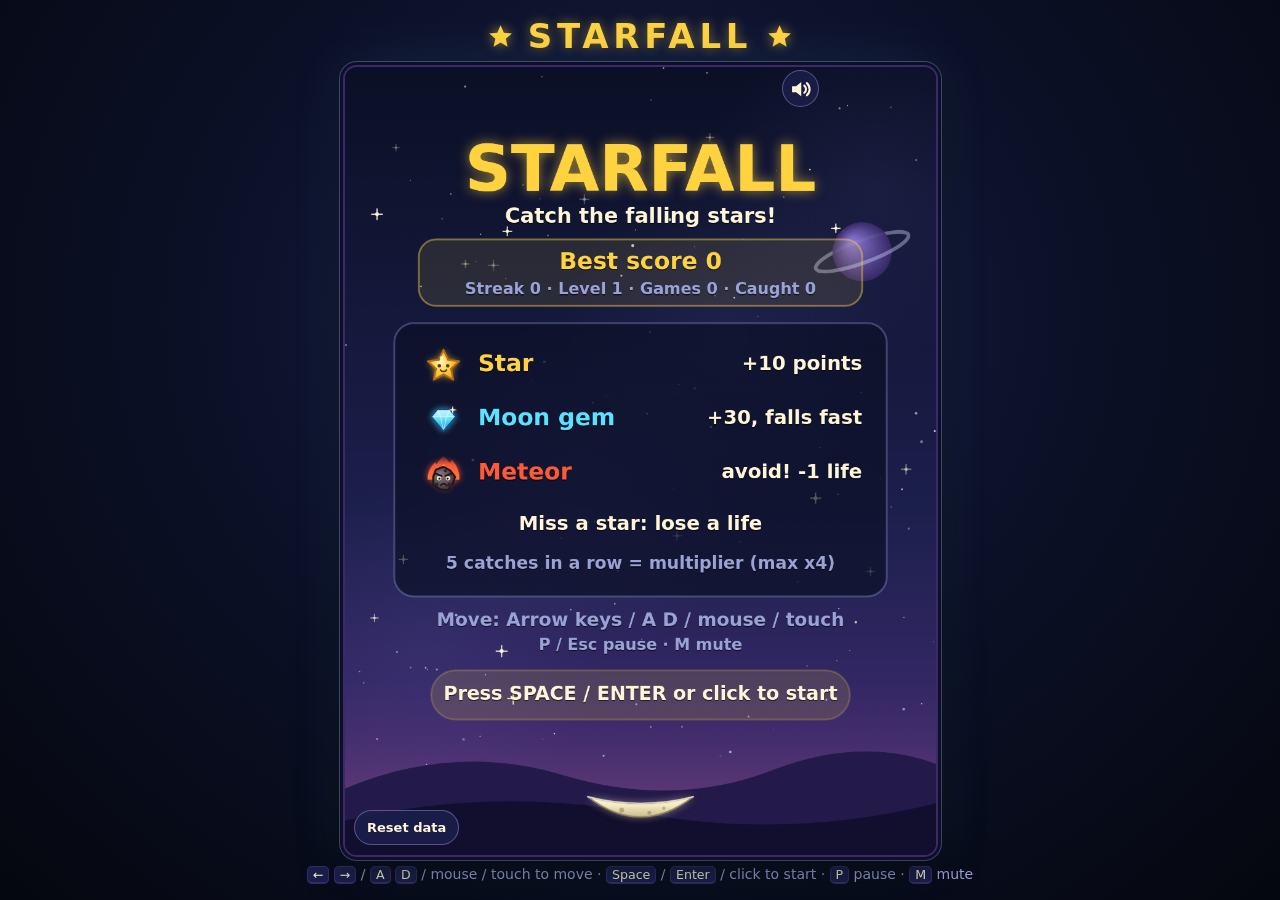
==== CS_CRP/Homework_6/index.html @ b678ed48 "12/11/2026" ====
<!DOCTYPE html>
<html lang="en">
<head>
  <meta charset="UTF-8">
  <meta name="viewport" content="width=device-width, initial-scale=1.0">
  <title>Starfall - Catch Game</title>
  <link rel="stylesheet" href="style.css">
</head>
<body>
  <h1 class="game-title">
    <svg class="title-star" viewBox="0 0 24 24" aria-hidden="true"><path d="M12 2l2.9 6.6 7.1.7-5.4 4.7 1.6 7-6.2-3.7-6.2 3.7 1.6-7L2 9.3l7.1-.7z"/></svg>
    Starfall
    <svg class="title-star" viewBox="0 0 24 24" aria-hidden="true"><path d="M12 2l2.9 6.6 7.1.7-5.4 4.7 1.6 7-6.2-3.7-6.2 3.7 1.6-7L2 9.3l7.1-.7z"/></svg>
  </h1>
  <div id="game-container">
    <canvas id="game-canvas" aria-label="Starfall catch game">Your browser does not support canvas.</canvas>
    <button id="pause-btn" class="hud-btn" type="button" aria-label="Pause game" aria-pressed="false" title="Pause / resume (P or Esc)" hidden>
      <svg viewBox="0 0 24 24" aria-hidden="true" focusable="false">
        <path class="icon-pause" d="M7 5h3.5v14H7zM13.5 5H17v14h-3.5z"/>
        <path class="icon-play" d="M8 5.5v13l10.5-6.5z"/>
      </svg>
    </button>
    <button id="mute-btn" class="hud-btn" type="button" aria-label="Mute sound" aria-pressed="false" title="Mute / unmute (M)">
      <svg viewBox="0 0 24 24" aria-hidden="true" focusable="false">
        <path class="icon-speaker" d="M4 9h4l5-4v14l-5-4H4z"/>
        <path class="icon-waves" d="M16 8.5a4.5 4.5 0 0 1 0 7M18.5 6a8 8 0 0 1 0 12"/>
        <path class="icon-x" d="M16 9l6 6M22 9l-6 6"/>
      </svg>
    </button>
    <div id="pause-menu" hidden>
      <button id="resume-btn" class="menu-btn" type="button">Resume</button>
      <button id="quit-btn" class="menu-btn" type="button">Quit to menu</button>
    </div>
    <button id="reset-btn" class="text-btn" type="button" title="Erase high score and stats" hidden>Reset data</button>
  </div>
  <p class="controls"><kbd>&larr;</kbd> <kbd>&rarr;</kbd> / <kbd>A</kbd> <kbd>D</kbd> / mouse / touch to move &middot; <kbd>Space</kbd> / <kbd>Enter</kbd> / click to start &middot; <kbd>P</kbd> pause &middot; <kbd>M</kbd> mute</p>
  <script src="script.js"></script>
</body>
</html>
---- CS_CRP/Homework_6/style.css ----
* { box-sizing: border-box; }
html, body { margin: 0; padding: 0; height: 100%; }
body {
  display: flex; flex-direction: column; align-items: center; justify-content: center;
  gap: 10px; padding: 12px 0; overflow: hidden;
  background-color: #05070f;
  background-image: radial-gradient(ellipse at 50% 35%, #1b1f4b 0%, #0b1026 50%, #05070f 100%);
  color: #9aa3d6;
  font-family: system-ui, -apple-system, "Segoe UI", Roboto, Helvetica, Arial, sans-serif;
}
.game-title {
  margin: 0; display: flex; align-items: center; gap: 0.4em;
  font-family: ui-rounded, "Arial Rounded MT Bold", "Trebuchet MS", system-ui, -apple-system, "Segoe UI", sans-serif;
  font-size: clamp(20px, 4.5vh, 34px); line-height: 1.2;
  letter-spacing: 0.14em; text-transform: uppercase;
  color: #ffd23f; text-shadow: 0 0 12px rgba(255, 210, 63, 0.45);
  user-select: none;
}
.title-star { width: 0.8em; height: 0.8em; fill: #ffd23f; filter: drop-shadow(0 0 6px rgba(255, 210, 63, 0.6)); }
#game-container {
  position: relative; flex: 0 0 auto;
  width:  min(94vw, calc((100vh - 112px) * 0.75));
  height: min(calc(94vw * 4 / 3), calc(100vh - 112px));
}
#game-canvas {
  display: block; width: 100%; height: 100%;
  background: #0b1026;
  border-radius: 12px;
  box-shadow: 0 0 0 2px #3a2a6b, 0 0 0 5px #0b1026, 0 0 0 6px rgba(154, 163, 214, 0.35),
              0 14px 40px rgba(0, 0, 0, 0.6), 0 0 60px rgba(92, 225, 255, 0.12);
  touch-action: none; user-select: none; -webkit-user-select: none;
}
#game-canvas.is-clickable { cursor: pointer; }
.hud-btn {
  position: absolute; z-index: 2; left: 73.96%; top: 0.47%; width: 6.25%; height: 4.69%;
  min-width: 22px; min-height: 22px; margin: 0; padding: 0;
  display: flex; align-items: center; justify-content: center;
  border: 1.5px solid rgba(154,163,214,0.45); border-radius: 50%;
  background: rgba(27,31,75,0.85); color: #fff6d8; cursor: pointer;
  transition: transform 0.12s ease, background-color 0.12s, border-color 0.12s, box-shadow 0.12s;
  -webkit-tap-highlight-color: transparent; touch-action: manipulation;
}
.hud-btn svg { width: 70%; height: 70%; display: block; pointer-events: none; }
.icon-speaker { fill: currentColor; }
.icon-waves, .icon-x { fill: none; stroke: currentColor; stroke-width: 2; stroke-linecap: round; }
.icon-x { display: none; }
.hud-btn.is-muted { color: #ff6b9a; border-color: rgba(255,107,154,0.6); }
.hud-btn.is-muted .icon-waves { display: none; }
.hud-btn.is-muted .icon-x { display: inline; }
@media (hover: hover) {
  .hud-btn:hover, .menu-btn:hover, .text-btn:hover { background: #3a2a6b; border-color: #ffd23f; box-shadow: 0 0 10px rgba(255,210,63,0.45); transform: scale(1.08); }
}
.hud-btn:active, .menu-btn:active, .text-btn:active { transform: scale(0.92); background: #1b1f4b; }
.hud-btn:focus, .menu-btn:focus, .text-btn:focus { outline: none; }
.hud-btn:focus-visible, .menu-btn:focus-visible, .text-btn:focus-visible { outline: 2px solid #5ce1ff; outline-offset: 2px; }
.hud-btn.pop { animation: btn-pop 0.2s ease-out; }
@keyframes btn-pop { 0% { transform: scale(0.85); } 60% { transform: scale(1.15); } 100% { transform: scale(1); } }
@media (prefers-reduced-motion: reduce) { .hud-btn, .menu-btn, .text-btn { transition: none; } .hud-btn.pop { animation: none; } }
[hidden] { display: none !important; }      /* REQUIRED: .hud-btn's display:flex would otherwise beat [hidden] */
#pause-btn { left: 0.83%; }
.icon-pause, .icon-play { fill: currentColor; }
.icon-play { display: none; }
.hud-btn.is-paused .icon-pause { display: none; }
.hud-btn.is-paused .icon-play { display: inline; }
#pause-menu { position: absolute; inset: 0; z-index: 2; pointer-events: none; }
.menu-btn, .text-btn {
  position: absolute; margin: 0; border: 1.5px solid rgba(154,163,214,0.45); border-radius: 999px;
  background: rgba(27,31,75,0.85); color: #fff6d8; cursor: pointer; font-weight: bold; line-height: 1;
  transition: transform 0.12s ease, background-color 0.12s, border-color 0.12s, box-shadow 0.12s;
  -webkit-tap-highlight-color: transparent; touch-action: manipulation;
}
.menu-btn { pointer-events: auto; left: 29.17%; width: 41.67%; height: 6.25%; min-height: 28px;
  font-family: ui-rounded, "Arial Rounded MT Bold", "Trebuchet MS", system-ui, sans-serif; font-size: clamp(12px, 2.4vh, 18px); }
#resume-btn { top: 47.19%; border-color: #ffd23f; background: rgba(58,42,107,0.9); }
#quit-btn { top: 55%; }
.text-btn { z-index: 2; left: 1.67%; bottom: 1.25%; height: 4.375%; min-height: 22px; padding: 0 0.9em;
  font-family: inherit; font-size: clamp(10px, 1.7vh, 13px); }
.text-btn.is-armed { color: #ff6b9a; border-color: #ff6b9a; background: rgba(255,107,154,0.15); }
.text-btn.is-done { color: #5ce1ff; border-color: #5ce1ff; }
.controls { margin: 0; padding: 0 12px; font-size: clamp(11px, 1.8vh, 14px); line-height: 1.4; text-align: center; }
.controls kbd {
  font-family: inherit; font-size: 0.9em; padding: 0 5px;
  color: #fff6d8; background: #1b1f4b;
  border: 1px solid #3a2a6b; border-bottom-width: 2px; border-radius: 5px;
}
@media (max-height: 480px) {
  .game-title, .controls { display: none; }
  #game-container {
    width:  min(94vw, calc((100vh - 24px) * 0.75));
    height: min(calc(94vw * 4 / 3), calc(100vh - 24px));
  }
}
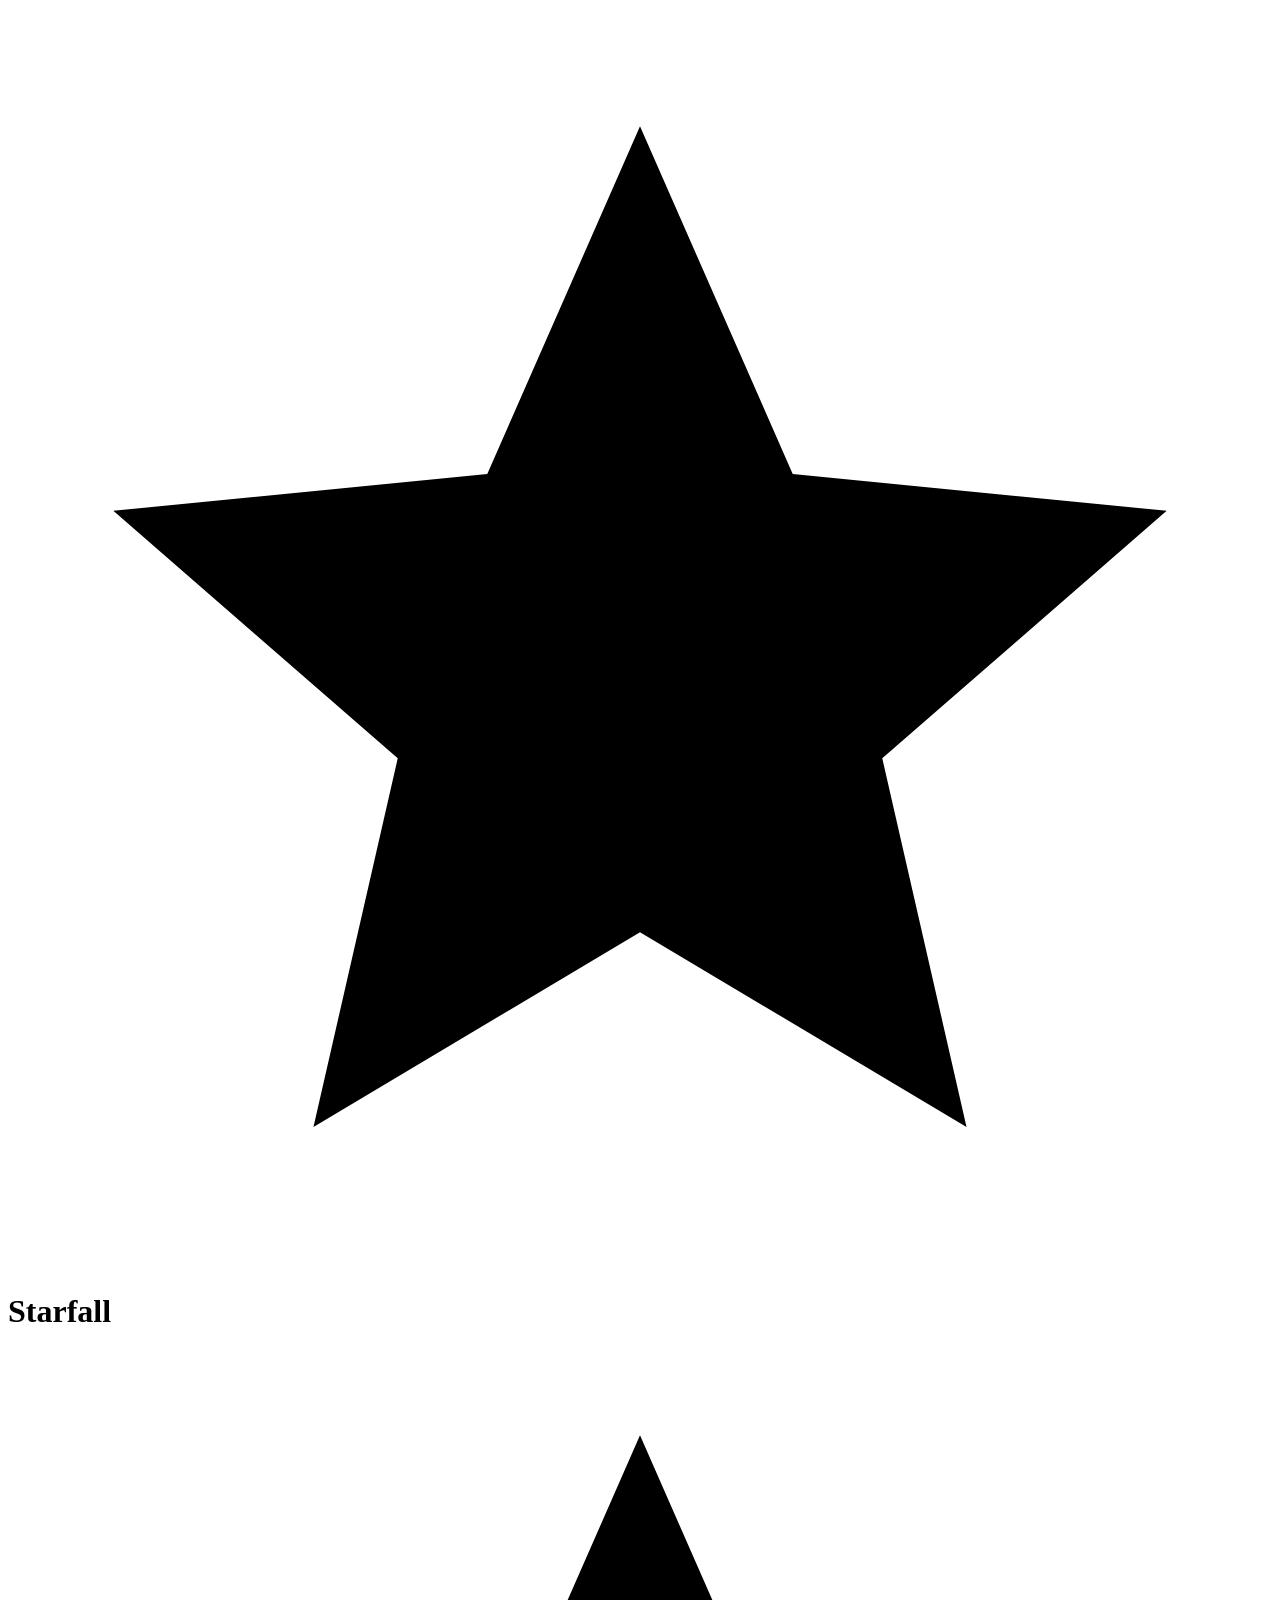
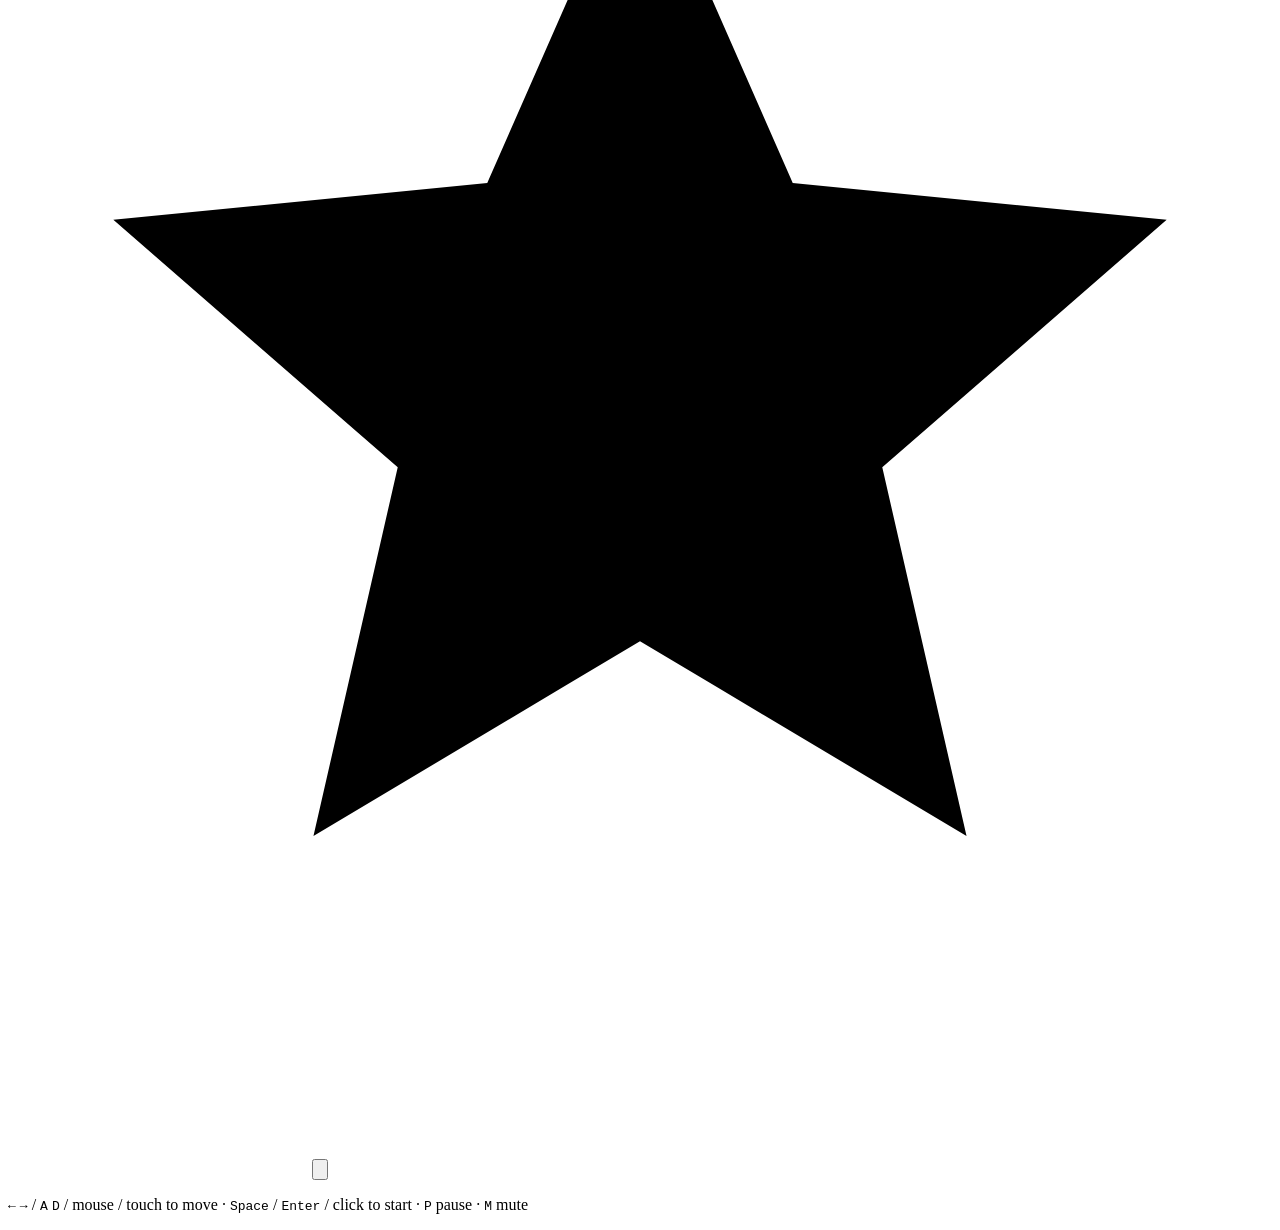
==== commit 3cc143cf: "Create index.html" ====
--- a/CS_CRP/Homework_6/index.html
+++ b/CS_CRP/Homework_6/index.html
@@ -1,39 +1,39 @@
-<!DOCTYPE html>
-<html lang="en">
-<head>
-  <meta charset="UTF-8">
-  <meta name="viewport" content="width=device-width, initial-scale=1.0">
-  <title>Starfall - Catch Game</title>
-  <link rel="stylesheet" href="style.css">
-</head>
-<body>
-  <h1 class="game-title">
-    <svg class="title-star" viewBox="0 0 24 24" aria-hidden="true"><path d="M12 2l2.9 6.6 7.1.7-5.4 4.7 1.6 7-6.2-3.7-6.2 3.7 1.6-7L2 9.3l7.1-.7z"/></svg>
-    Starfall
-    <svg class="title-star" viewBox="0 0 24 24" aria-hidden="true"><path d="M12 2l2.9 6.6 7.1.7-5.4 4.7 1.6 7-6.2-3.7-6.2 3.7 1.6-7L2 9.3l7.1-.7z"/></svg>
-  </h1>
-  <div id="game-container">
-    <canvas id="game-canvas" aria-label="Starfall catch game">Your browser does not support canvas.</canvas>
-    <button id="pause-btn" class="hud-btn" type="button" aria-label="Pause game" aria-pressed="false" title="Pause / resume (P or Esc)" hidden>
-      <svg viewBox="0 0 24 24" aria-hidden="true" focusable="false">
-        <path class="icon-pause" d="M7 5h3.5v14H7zM13.5 5H17v14h-3.5z"/>
-        <path class="icon-play" d="M8 5.5v13l10.5-6.5z"/>
-      </svg>
-    </button>
-    <button id="mute-btn" class="hud-btn" type="button" aria-label="Mute sound" aria-pressed="false" title="Mute / unmute (M)">
-      <svg viewBox="0 0 24 24" aria-hidden="true" focusable="false">
-        <path class="icon-speaker" d="M4 9h4l5-4v14l-5-4H4z"/>
-        <path class="icon-waves" d="M16 8.5a4.5 4.5 0 0 1 0 7M18.5 6a8 8 0 0 1 0 12"/>
-        <path class="icon-x" d="M16 9l6 6M22 9l-6 6"/>
-      </svg>
-    </button>
-    <div id="pause-menu" hidden>
-      <button id="resume-btn" class="menu-btn" type="button">Resume</button>
-      <button id="quit-btn" class="menu-btn" type="button">Quit to menu</button>
-    </div>
-    <button id="reset-btn" class="text-btn" type="button" title="Erase high score and stats" hidden>Reset data</button>
-  </div>
-  <p class="controls"><kbd>&larr;</kbd> <kbd>&rarr;</kbd> / <kbd>A</kbd> <kbd>D</kbd> / mouse / touch to move &middot; <kbd>Space</kbd> / <kbd>Enter</kbd> / click to start &middot; <kbd>P</kbd> pause &middot; <kbd>M</kbd> mute</p>
-  <script src="script.js"></script>
-</body>
-</html>
+<!DOCTYPE html>
+<html lang="en">
+<head>
+  <meta charset="UTF-8">
+  <meta name="viewport" content="width=device-width, initial-scale=1.0">
+  <title>Starfall - Catch Game</title>
+  <link rel="stylesheet" href="style.css">
+</head>
+<body>
+  <h1 class="game-title">
+    <svg class="title-star" viewBox="0 0 24 24" aria-hidden="true"><path d="M12 2l2.9 6.6 7.1.7-5.4 4.7 1.6 7-6.2-3.7-6.2 3.7 1.6-7L2 9.3l7.1-.7z"/></svg>
+    Starfall
+    <svg class="title-star" viewBox="0 0 24 24" aria-hidden="true"><path d="M12 2l2.9 6.6 7.1.7-5.4 4.7 1.6 7-6.2-3.7-6.2 3.7 1.6-7L2 9.3l7.1-.7z"/></svg>
+  </h1>
+  <div id="game-container">
+    <canvas id="game-canvas" aria-label="Starfall catch game">Your browser does not support canvas.</canvas>
+    <button id="pause-btn" class="hud-btn" type="button" aria-label="Pause game" aria-pressed="false" title="Pause / resume (P or Esc)" hidden>
+      <svg viewBox="0 0 24 24" aria-hidden="true" focusable="false">
+        <path class="icon-pause" d="M7 5h3.5v14H7zM13.5 5H17v14h-3.5z"/>
+        <path class="icon-play" d="M8 5.5v13l10.5-6.5z"/>
+      </svg>
+    </button>
+    <button id="mute-btn" class="hud-btn" type="button" aria-label="Mute sound" aria-pressed="false" title="Mute / unmute (M)">
+      <svg viewBox="0 0 24 24" aria-hidden="true" focusable="false">
+        <path class="icon-speaker" d="M4 9h4l5-4v14l-5-4H4z"/>
+        <path class="icon-waves" d="M16 8.5a4.5 4.5 0 0 1 0 7M18.5 6a8 8 0 0 1 0 12"/>
+        <path class="icon-x" d="M16 9l6 6M22 9l-6 6"/>
+      </svg>
+    </button>
+    <div id="pause-menu" hidden>
+      <button id="resume-btn" class="menu-btn" type="button">Resume</button>
+      <button id="quit-btn" class="menu-btn" type="button">Quit to menu</button>
+    </div>
+    <button id="reset-btn" class="text-btn" type="button" title="Erase high score and stats" hidden>Reset data</button>
+  </div>
+  <p class="controls"><kbd>&larr;</kbd> <kbd>&rarr;</kbd> / <kbd>A</kbd> <kbd>D</kbd> / mouse / touch to move &middot; <kbd>Space</kbd> / <kbd>Enter</kbd> / click to start &middot; <kbd>P</kbd> pause &middot; <kbd>M</kbd> mute</p>
+  <script src="script.js"></script>
+</body>
+</html>
